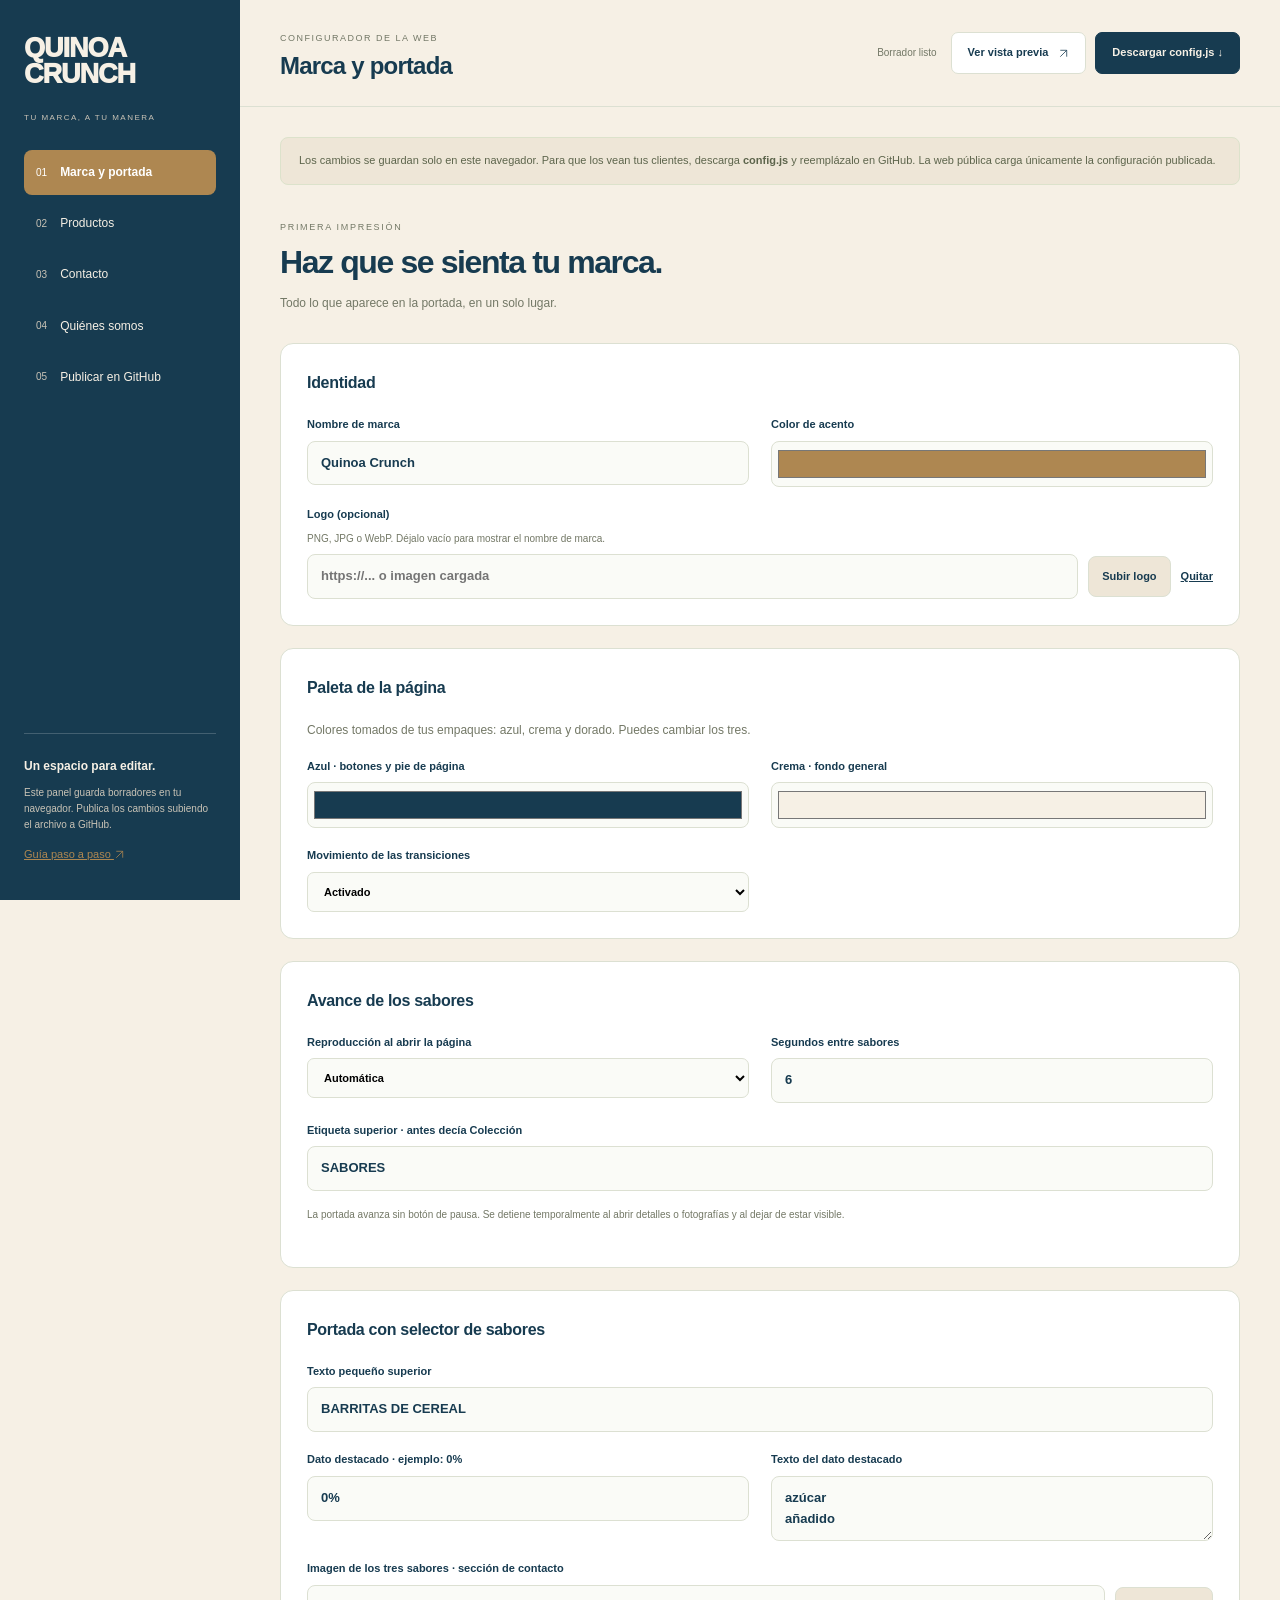
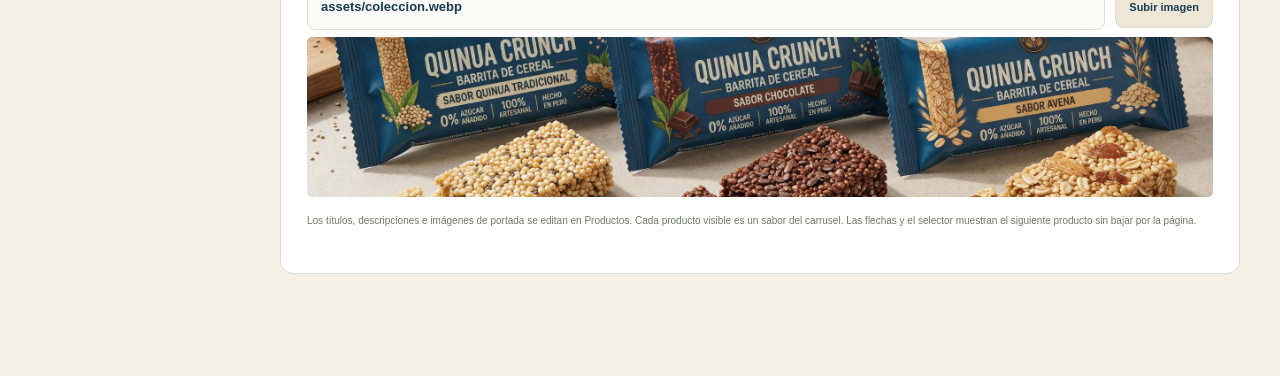
==== admin.html @ a34aba6e "source repo import" ====
<!doctype html>
<html lang="es"><head><meta charset="utf-8"><meta name="viewport" content="width=device-width, initial-scale=1"><meta name="robots" content="noindex,nofollow"><title>Configurador — Quinoa Crunch</title><link rel="icon" href="assets/favicon.svg"><link rel="stylesheet" href="admin.css"><script src="config.js"></script><script defer src="shared.js"></script><script defer src="zip.js"></script><script defer src="admin.js"></script></head><body>
<aside class="sidebar"><a class="editor-brand" href="index.html">QUINOA<br>CRUNCH</a><span class="sidebar-label">TU MARCA, A TU MANERA</span><nav aria-label="Secciones del configurador"><button data-tab="brand" class="active">01 <span>Marca y portada</span></button><button data-tab="products">02 <span>Productos</span></button><button data-tab="contact">03 <span>Contacto</span></button><button data-tab="about">04 <span>Quiénes somos</span></button><button data-tab="publish">05 <span>Publicar en GitHub</span></button></nav><div class="sidebar-note"><strong>Un espacio para editar.</strong><p>Este panel guarda borradores en tu navegador. Publica los cambios subiendo el archivo a GitHub.</p><a href="GUIA_GITHUB.html" target="_blank" rel="noopener">Guía paso a paso ↗</a></div></aside>
<main class="editor-main"><header class="editor-header"><div><span class="eyebrow">CONFIGURADOR DE LA WEB</span><h1 id="page-title">Marca y portada</h1></div><div class="header-actions"><span id="save-state" role="status">Borrador listo</span><button class="btn secondary" id="preview">Ver vista previa ↗</button><button class="btn primary" id="export-top">Descargar config.js ↓</button></div></header>
<div class="editor-content"><p class="editor-notice">Los cambios se guardan solo en este navegador. Para que los vean tus clientes, descarga <strong>config.js</strong> y reemplázalo en GitHub. La web pública carga únicamente la configuración publicada.</p>
<section data-panel="brand"><div class="panel-heading"><p>PRIMERA IMPRESIÓN</p><h2>Haz que se sienta tu marca.</h2><span>Todo lo que aparece en la portada, en un solo lugar.</span></div><div class="form-card"><h3>Identidad</h3><div class="field-grid"><label>Nombre de marca<input data-config="brand" maxlength="80"></label><label>Color de acento<input data-config="accent" type="color"></label><label class="wide">Logo (opcional) <small>PNG, JPG o WebP. Déjalo vacío para mostrar el nombre de marca.</small><div class="image-field"><input data-config="logo" placeholder="https://... o imagen cargada"><label class="file-button">Subir logo<input type="file" accept="image/png,image/jpeg,image/webp" data-upload="logo" hidden></label><button class="text-btn" id="remove-logo">Quitar</button></div><img id="logo-preview" class="logo-preview" alt="Vista previa del logo" hidden></label></div></div><div class="form-card"><h3>Paleta de la página</h3><p>Colores tomados de tus empaques: azul, crema y dorado. Puedes cambiar los tres.</p><div class="field-grid"><label>Azul · botones y pie de página<input data-config="navy" type="color"></label><label>Crema · fondo general<input data-config="paper" type="color"></label><label>Movimiento de las transiciones<select data-config="motion"><option value="on">Activado</option><option value="off">Desactivado</option></select></label></div></div><div class="form-card"><h3>Avance de los sabores</h3><div class="field-grid"><label>Reproducción al abrir la página<select data-config="autoplay"><option value="on">Automática</option><option value="off">Manual</option></select></label><label>Segundos entre sabores<input data-config="autoplaySeconds" type="number" min="3" max="30" step="1"></label><label class="wide">Etiqueta superior · antes decía Colección<input data-config="collectionLabel" maxlength="30"></label></div><p class="field-hint">La portada avanza sin botón de pausa. Se detiene temporalmente al abrir detalles o fotografías y al dejar de estar visible.</p></div><div class="form-card"><h3>Portada con selector de sabores</h3><div class="field-grid"><label class="wide">Texto pequeño superior<input data-config="kicker"></label><label>Dato destacado · ejemplo: 0%<input data-config="claimMain" maxlength="12"></label><label>Texto del dato destacado<textarea data-config="claimLabel" rows="2"></textarea></label><label class="wide">Imagen de los tres sabores · sección de contacto<div class="image-field"><input data-config="collectionImage" placeholder="assets/coleccion.webp o https://..."><label class="file-button">Subir imagen<input type="file" accept="image/png,image/jpeg,image/webp" data-upload="collectionImage" hidden></label></div><img id="collection-preview" class="collection-preview" alt="Imagen de la colección"></label></div><p class="field-hint">Los títulos, descripciones e imágenes de portada se editan en Productos. Cada producto visible es un sabor del carrusel. Las flechas y el selector muestran el siguiente producto sin bajar por la página.</p></div></section>
<section data-panel="products" hidden><div class="panel-heading"><p>LOS PROTAGONISTAS</p><h2>Un sabor. Una vista de portada.</h2><span>Agrega, oculta, ordena o cambia los sabores del selector principal.</span></div><div id="product-list"></div><button class="btn primary" id="add-product">+ Agregar producto</button></section>
<section data-panel="contact" hidden><div class="panel-heading"><p>DEL ANTOJO A LA CONVERSACIÓN</p><h2>Tu WhatsApp, a un clic.</h2><span>El mismo número se usa en todos los botones de pedido.</span></div><div class="form-card"><h3>WhatsApp</h3><div class="field-grid"><label class="wide">Número con código de país<input data-config="whatsapp" type="tel" placeholder="Ejemplo: 51987654321"><small>En Perú: 51 + tus 9 dígitos. Sin espacios. Si está vacío, la web indica que el contacto estará disponible pronto.</small></label><label class="wide">Mensaje inicial general<textarea data-config="whatsappMessage" rows="3"></textarea><small>Los botones de cada barra agregan automáticamente el nombre de ese producto.</small></label></div><button class="btn secondary" id="test-whatsapp">Probar enlace de WhatsApp ↗</button></div><div class="form-card"><h3>Sección de contacto</h3><div class="field-grid"><label class="wide">Título (Enter para una nueva línea)<textarea data-config="contactTitle" rows="2"></textarea></label><label class="wide">Descripción<textarea data-config="contactDescription" rows="3"></textarea></label><label>Texto del botón<input data-config="contactButton"></label><label>Frase bajo el botón<input data-config="contactMicro"></label></div></div></section>
<section data-panel="about" hidden><div class="panel-heading"><p>LA HISTORIA DETRÁS DEL CRUNCH</p><h2>Cuéntales quiénes son.</h2><span>Esta información aparece al final de la página.</span></div><div class="form-card"><div class="field-grid"><label class="wide">Título<textarea data-config="aboutTitle" rows="2"></textarea></label><label class="wide">Quiénes somos<textarea data-config="aboutDescription" rows="6"></textarea></label><label class="wide">Frase de marca<input data-config="footerTagline"></label><label>Ciudad o ubicación<input data-config="location"></label><label>Nota al pie<input data-config="demoNote"></label></div><p class="field-hint">Puedes cambiar la historia y los textos cuando lo necesites.</p></div></section>
<section data-panel="publish" hidden><div class="panel-heading"><p>LISTA PARA SALIR AL MUNDO</p><h2>Tu web. Tu enlace.</h2><span>No necesitas instalar Node, React ni una base de datos.</span></div><div class="form-card"><h3>Actualizar tu web actual</h3><ol class="steps"><li>Revisa tus cambios con <strong>Ver vista previa</strong>.</li><li>Descarga <strong>config.js</strong> con el botón de abajo.</li><li>En tu repositorio de GitHub, entra en <strong>Add file → Upload files</strong> y arrastra el nuevo <strong>config.js</strong> a la raíz.</li><li>Pulsa <strong>Commit changes</strong>. Tu alojamiento conectado a GitHub actualizará la web.</li></ol><button class="btn primary" id="download-config">Descargar config.js ↓</button><p class="field-hint">Las imágenes que subes aquí quedan incluidas en config.js. No tienes que subirlas por separado.</p></div><div class="form-card"><h3>Publicar por primera vez</h3><p>Descarga toda la página con tus cambios y sigue la guía incluida. El ZIP contiene todos los archivos que debes subir.</p><div class="publish-actions"><button class="btn primary" id="download-site">Descargar web completa (.zip) ↓</button><a class="btn secondary" href="GUIA_GITHUB.html" target="_blank" rel="noopener">Abrir guía paso a paso ↗</a></div></div><div class="form-card"><h3>Respaldo y recuperación</h3><p>Conserva una copia editable y retómala en otro navegador.</p><div class="publish-actions"><button class="btn secondary" id="backup">Descargar respaldo JSON</button><label class="btn secondary">Importar config.js o JSON<input type="file" accept=".json,.js" id="import-file" hidden></label></div><button class="text-btn danger" id="reset">Descartar borrador y cargar la versión publicada</button><p class="field-hint">El panel no incluye contraseñas porque no modifica el servidor. Solo el acceso a tu repositorio permite publicar cambios. No guardes contraseñas ni datos privados en esta configuración.</p></div></section>
</div></main><div class="toast" id="editor-toast" role="status" aria-live="polite"></div><dialog id="confirm-dialog"><h2>Descartar borrador</h2><p>Se cargarán los datos de config.js. Los cambios que todavía no hayas exportado se perderán.</p><div class="publish-actions"><button class="btn secondary" id="cancel-reset">Cancelar</button><button class="btn primary" id="confirm-reset">Descartar y recargar</button></div></dialog>
</body></html>
---- admin.css ----
:root{--paper:#f6f0e5;--dark:#173b50;--accent:#ae8751;--muted:#737866;--line:#dce0d2}*{box-sizing:border-box}body{margin:0;font-family:Arial,Helvetica,sans-serif;background:var(--paper);color:var(--dark);font-size:14px;line-height:1.6}a{color:inherit;text-decoration:none}button,input,textarea,select{font:inherit}button{cursor:pointer;color:inherit}button:focus-visible,a:focus-visible,input:focus-visible,textarea:focus-visible,summary:focus-visible{outline:3px solid #7552bd;outline-offset:3px}input,textarea{width:100%;border:1px solid var(--line);background:#fafbf7;border-radius:8px;padding:11px 13px;color:var(--dark);font-size:13px}input[type=color]{height:46px;padding:4px;width:100%}input[type=checkbox]{width:17px;height:17px;accent-color:var(--dark)}textarea{resize:vertical}h1,h2,h3,p{margin:0}[hidden]{display:none!important}.sidebar{position:fixed;top:0;bottom:0;left:0;width:240px;padding:36px 24px;background:var(--dark);color:var(--paper);display:flex;flex-direction:column}.editor-brand{font-size:27px;line-height:.95;letter-spacing:-1px;font-weight:950;padding-left:48px;position:relative}.editor-brand>span{position:absolute;left:0;top:0;color:var(--accent);font-size:42px}.sidebar-label{font-size:8px;letter-spacing:1.5px;color:#c9c3b6;margin:25px 0}.sidebar nav{display:flex;flex-direction:column;gap:6px}.sidebar nav button{padding:13px 12px;display:flex;gap:13px;align-items:center;border:0;background:transparent;border-radius:8px;color:#c9c3b6;font-size:10px;text-align:left}.sidebar nav button>span{font-size:12px;color:var(--paper)}.sidebar nav button.active{background:var(--accent);color:var(--dark)}.sidebar nav button.active>span{color:var(--dark);font-weight:700}.sidebar-note{margin-top:auto;border-top:1px solid #ffffff30;padding-top:23px;font-size:11px}.sidebar-note strong{font-size:12px}.sidebar-note p{color:#c9c3b6;margin:9px 0 13px;font-size:10px}.sidebar-note a{text-decoration:underline;color:var(--accent);font-size:11px}.editor-main{margin-left:240px}.editor-header{position:sticky;top:0;background:#f6f0e5f5;backdrop-filter:blur(10px);padding:25px 40px;display:flex;justify-content:space-between;align-items:center;gap:20px;border-bottom:1px solid var(--line);z-index:4}.eyebrow{font-size:9px;letter-spacing:1.5px;color:var(--muted)}h1{font-size:24px;line-height:1.2;letter-spacing:-.8px;margin-top:5px}.header-actions{display:flex;gap:9px;align-items:center;flex-wrap:wrap}.header-actions>span{font-size:10px;margin-right:5px;color:var(--muted)}.btn{display:inline-flex;justify-content:center;gap:10px;align-items:center;border-radius:7px;font-size:11px;font-weight:700;padding:11px 16px;border:1px solid var(--line);cursor:pointer;min-height:40px;text-align:center}.btn.primary{background:var(--dark);color:var(--paper);border-color:var(--dark)}.btn.primary:hover{background:#3f512d}.btn.secondary{background:white}.btn.secondary:hover{background:#edf1e5}.btn:disabled{opacity:.5;cursor:wait}.editor-content{padding:30px 40px 80px;max-width:1100px;margin:0 auto}.editor-notice{font-size:11px;background:#eee6d7;border:1px solid #dce2cb;padding:14px 18px;border-radius:8px;color:#5d654c;margin-bottom:35px}.panel-heading{margin:22px 0 30px}.panel-heading>p{font-size:9px;color:var(--muted);letter-spacing:1.7px}.panel-heading h2{font-size:32px;line-height:1.15;letter-spacing:-1.4px;margin:10px 0}.panel-heading>span{font-size:12px;color:var(--muted)}.form-card{background:white;border:1px solid var(--line);padding:26px;border-radius:13px;margin-bottom:22px}.form-card h3{font-size:16px;margin-bottom:20px;letter-spacing:-.3px}.form-card>p{font-size:12px;color:var(--muted);margin:12px 0 18px}.field-grid{display:grid;grid-template-columns:1fr 1fr;gap:19px 22px}.field-grid label{display:flex;flex-direction:column;gap:7px;font-size:11px;font-weight:700}.field-grid .wide{grid-column:1/-1}small,.field-hint{font-size:10px!important;font-weight:400;color:var(--muted);line-height:1.7}.field-hint{margin-top:15px!important}.image-field{display:flex;gap:10px;align-items:center}.image-field>input{min-width:0;flex:1}.file-button{display:inline-flex!important;align-items:center;justify-content:center;white-space:nowrap;border:1px solid var(--line);padding:11px 13px;border-radius:8px;background:#eee6d7;cursor:pointer;font-size:11px!important}.text-btn{background:none;border:0;padding:6px 0;text-decoration:underline;font-size:11px;white-space:nowrap}.danger{color:#a54337;margin-top:20px}.logo-preview{height:64px;max-width:200px;object-fit:contain;margin-top:8px}.product-card{padding:0;overflow:hidden}.product-card summary{list-style:none;display:flex;align-items:center;gap:15px;padding:19px 24px;cursor:pointer}.product-card summary::-webkit-details-marker{display:none}.product-card summary>img{width:90px;height:50px;object-fit:contain;background:var(--product-color);border-radius:7px}.product-card summary strong{font-size:15px;display:block}.product-card summary small{display:block;margin-top:2px}.product-card summary .expand{margin-left:auto;font-size:25px;font-weight:400}.product-card[open] summary{border-bottom:1px solid var(--line)}.product-card .product-fields{padding:24px}.product-toolbar{display:flex;align-items:center;gap:14px;flex-wrap:wrap;margin-bottom:24px;border-bottom:1px solid var(--line);padding-bottom:20px}.product-toolbar label{display:flex;gap:9px;align-items:center;font-size:11px}.product-toolbar button{background:#f2f4ec;border:1px solid var(--line);border-radius:5px;padding:6px 9px;font-size:10px}.product-toolbar button[data-action=delete]{margin-left:auto;color:#a54337}.product-img-preview{width:100%;height:190px;object-fit:contain;background:var(--product-color);border-radius:10px}.upload-progress{font-size:10px;color:var(--muted)}.steps{font-size:13px;padding-left:22px}.steps li{padding:7px 0}.publish-actions{display:flex;gap:11px;flex-wrap:wrap;margin-top:18px}.toast{position:fixed;right:25px;bottom:25px;padding:14px 22px;background:var(--dark);color:var(--paper);border-radius:9px;font-size:12px;z-index:20;opacity:0;transform:translateY(10px);transition:.2s;pointer-events:none;max-width:450px}.toast.visible{opacity:1;transform:translateY(0)}dialog{border:0;border-radius:15px;background:var(--paper);padding:32px;max-width:450px;width:calc(100% - 30px)}dialog h2{font-size:22px;margin-bottom:16px}dialog p{font-size:13px}dialog::backdrop{background:#1f2b18aa;backdrop-filter:blur(4px)}
@media(max-width:1150px){.sidebar{width:205px;padding:30px 20px}.editor-main{margin-left:205px}.editor-header{padding:22px 25px}.editor-content{padding:25px}.header-actions>span{display:none}.header-actions{gap:7px}.header-actions .btn{font-size:10px;padding:10px}.editor-header h1{font-size:22px}}
@media(max-width:760px){.sidebar{position:relative;width:100%;padding:22px 6% 14px;display:block}.editor-brand{display:block;font-size:21px;padding-left:39px}.editor-brand>span{font-size:34px}.sidebar-label,.sidebar-note{display:none}.sidebar nav{margin-top:19px;flex-direction:row;overflow:auto;padding-bottom:4px;gap:5px}.sidebar nav button{flex-shrink:0;gap:7px;padding:9px 11px;font-size:9px}.sidebar nav button>span{font-size:10px}.editor-main{margin-left:0}.editor-header{padding:20px 6%;position:relative;display:block}.editor-header h1{font-size:25px}.header-actions{margin-top:15px}.header-actions .btn{font-size:10px;padding:10px 12px}.editor-content{padding:24px 6% 60px}.editor-notice{font-size:10px;padding:12px;margin-bottom:28px}.panel-heading h2{font-size:28px}.panel-heading>span{font-size:11px}.form-card{padding:20px}.field-grid{grid-template-columns:1fr;gap:18px}.image-field{flex-wrap:wrap}.image-field>input{flex-basis:100%}.product-card{padding:0}.product-card summary{padding:15px;gap:10px}.product-card summary>img{width:65px;height:44px}.product-card summary strong{font-size:13px}.product-card .product-fields{padding:18px}.product-toolbar{gap:8px}.product-toolbar button[data-action=delete]{margin-left:0}.product-img-preview{height:150px}.toast{right:6%;bottom:20px;max-width:88%}}
.inline-arrow{display:inline-block;width:1em;height:1em;vertical-align:-.13em;flex-shrink:0}

.editor-brand{padding-left:0}.collection-preview{height:160px;max-width:100%;object-fit:cover;border-radius:5px}.field-grid select{padding:12px;background:#fafbf7;border:1px solid var(--line);border-radius:7px;font:inherit}.product-img-preview{background:var(--product-color)}.sidebar nav button.active{color:#fff}.sidebar nav button.active>span{color:#fff}
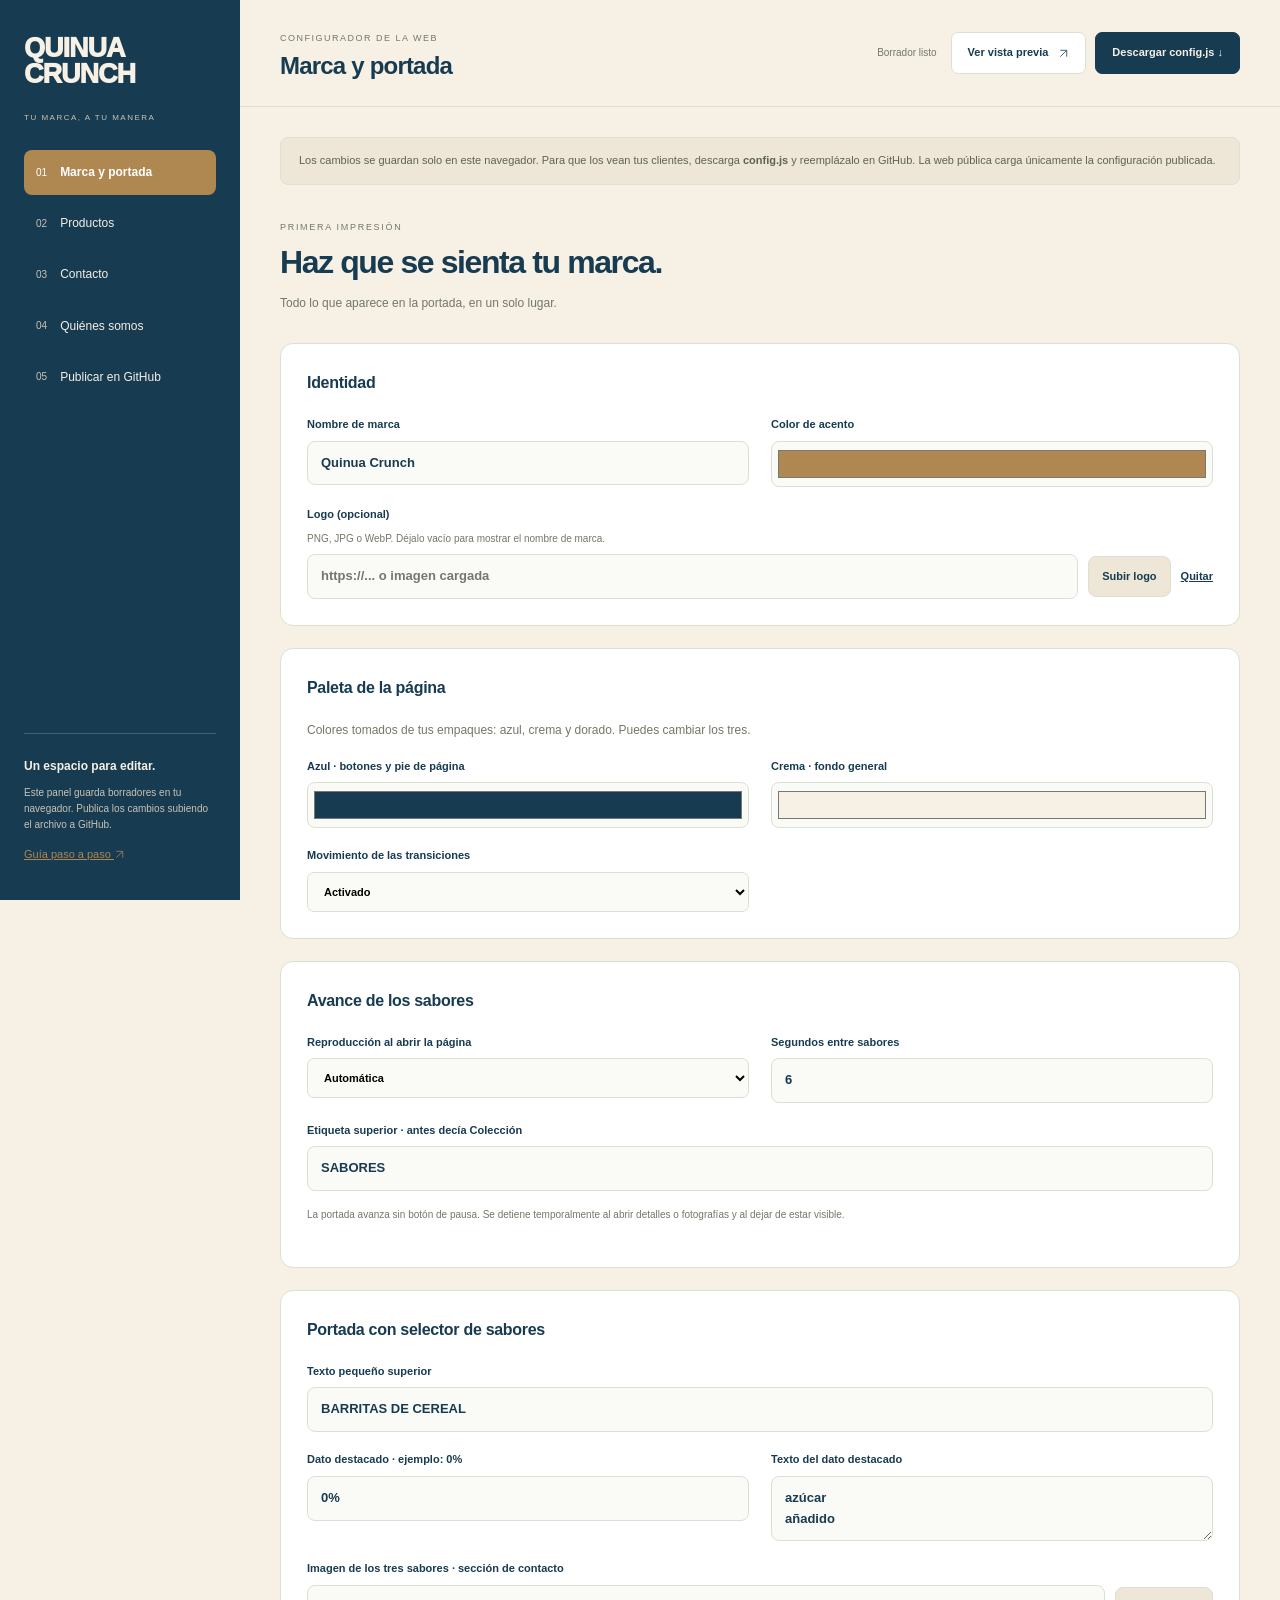
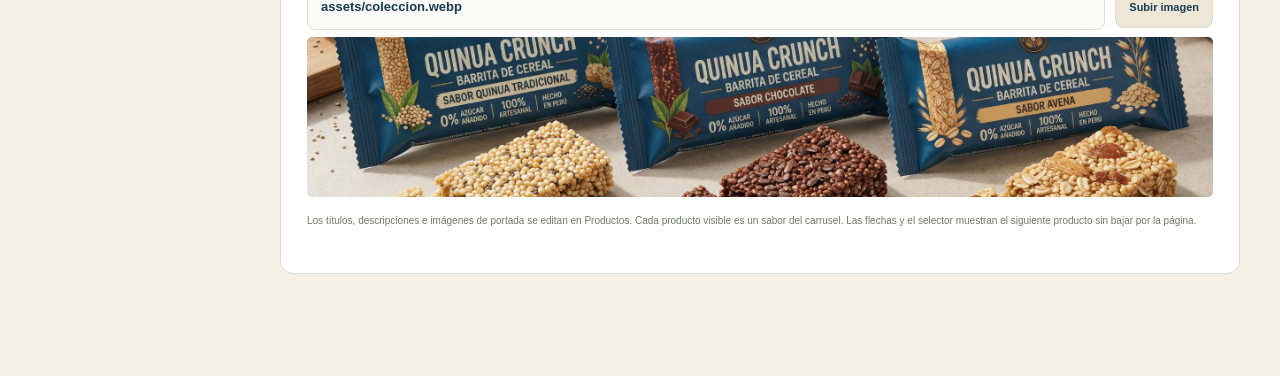
==== commit 2c8595e6: "Add files via upload" ====
--- a/admin.html
+++ b/admin.html
@@ -1,6 +1,6 @@
 <!doctype html>
-<html lang="es"><head><meta charset="utf-8"><meta name="viewport" content="width=device-width, initial-scale=1"><meta name="robots" content="noindex,nofollow"><title>Configurador — Quinoa Crunch</title><link rel="icon" href="assets/favicon.svg"><link rel="stylesheet" href="admin.css"><script src="config.js"></script><script defer src="shared.js"></script><script defer src="zip.js"></script><script defer src="admin.js"></script></head><body>
-<aside class="sidebar"><a class="editor-brand" href="index.html">QUINOA<br>CRUNCH</a><span class="sidebar-label">TU MARCA, A TU MANERA</span><nav aria-label="Secciones del configurador"><button data-tab="brand" class="active">01 <span>Marca y portada</span></button><button data-tab="products">02 <span>Productos</span></button><button data-tab="contact">03 <span>Contacto</span></button><button data-tab="about">04 <span>Quiénes somos</span></button><button data-tab="publish">05 <span>Publicar en GitHub</span></button></nav><div class="sidebar-note"><strong>Un espacio para editar.</strong><p>Este panel guarda borradores en tu navegador. Publica los cambios subiendo el archivo a GitHub.</p><a href="GUIA_GITHUB.html" target="_blank" rel="noopener">Guía paso a paso ↗</a></div></aside>
+<html lang="es"><head><meta charset="utf-8"><meta name="viewport" content="width=device-width, initial-scale=1"><meta name="robots" content="noindex,nofollow"><title>Configurador — Quinua Crunch</title><link rel="icon" href="assets/favicon.svg"><link rel="stylesheet" href="admin.css"><script src="config.js"></script><script defer src="shared.js?v=5"></script><script defer src="zip.js"></script><script defer src="admin.js?v=5"></script></head><body>
+<aside class="sidebar"><a class="editor-brand" href="index.html">QUINUA<br>CRUNCH</a><span class="sidebar-label">TU MARCA, A TU MANERA</span><nav aria-label="Secciones del configurador"><button data-tab="brand" class="active">01 <span>Marca y portada</span></button><button data-tab="products">02 <span>Productos</span></button><button data-tab="contact">03 <span>Contacto</span></button><button data-tab="about">04 <span>Quiénes somos</span></button><button data-tab="publish">05 <span>Publicar en GitHub</span></button></nav><div class="sidebar-note"><strong>Un espacio para editar.</strong><p>Este panel guarda borradores en tu navegador. Publica los cambios subiendo el archivo a GitHub.</p><a href="GUIA_GITHUB.html" target="_blank" rel="noopener">Guía paso a paso ↗</a></div></aside>
 <main class="editor-main"><header class="editor-header"><div><span class="eyebrow">CONFIGURADOR DE LA WEB</span><h1 id="page-title">Marca y portada</h1></div><div class="header-actions"><span id="save-state" role="status">Borrador listo</span><button class="btn secondary" id="preview">Ver vista previa ↗</button><button class="btn primary" id="export-top">Descargar config.js ↓</button></div></header>
 <div class="editor-content"><p class="editor-notice">Los cambios se guardan solo en este navegador. Para que los vean tus clientes, descarga <strong>config.js</strong> y reemplázalo en GitHub. La web pública carga únicamente la configuración publicada.</p>
 <section data-panel="brand"><div class="panel-heading"><p>PRIMERA IMPRESIÓN</p><h2>Haz que se sienta tu marca.</h2><span>Todo lo que aparece en la portada, en un solo lugar.</span></div><div class="form-card"><h3>Identidad</h3><div class="field-grid"><label>Nombre de marca<input data-config="brand" maxlength="80"></label><label>Color de acento<input data-config="accent" type="color"></label><label class="wide">Logo (opcional) <small>PNG, JPG o WebP. Déjalo vacío para mostrar el nombre de marca.</small><div class="image-field"><input data-config="logo" placeholder="https://... o imagen cargada"><label class="file-button">Subir logo<input type="file" accept="image/png,image/jpeg,image/webp" data-upload="logo" hidden></label><button class="text-btn" id="remove-logo">Quitar</button></div><img id="logo-preview" class="logo-preview" alt="Vista previa del logo" hidden></label></div></div><div class="form-card"><h3>Paleta de la página</h3><p>Colores tomados de tus empaques: azul, crema y dorado. Puedes cambiar los tres.</p><div class="field-grid"><label>Azul · botones y pie de página<input data-config="navy" type="color"></label><label>Crema · fondo general<input data-config="paper" type="color"></label><label>Movimiento de las transiciones<select data-config="motion"><option value="on">Activado</option><option value="off">Desactivado</option></select></label></div></div><div class="form-card"><h3>Avance de los sabores</h3><div class="field-grid"><label>Reproducción al abrir la página<select data-config="autoplay"><option value="on">Automática</option><option value="off">Manual</option></select></label><label>Segundos entre sabores<input data-config="autoplaySeconds" type="number" min="3" max="30" step="1"></label><label class="wide">Etiqueta superior · antes decía Colección<input data-config="collectionLabel" maxlength="30"></label></div><p class="field-hint">La portada avanza sin botón de pausa. Se detiene temporalmente al abrir detalles o fotografías y al dejar de estar visible.</p></div><div class="form-card"><h3>Portada con selector de sabores</h3><div class="field-grid"><label class="wide">Texto pequeño superior<input data-config="kicker"></label><label>Dato destacado · ejemplo: 0%<input data-config="claimMain" maxlength="12"></label><label>Texto del dato destacado<textarea data-config="claimLabel" rows="2"></textarea></label><label class="wide">Imagen de los tres sabores · sección de contacto<div class="image-field"><input data-config="collectionImage" placeholder="assets/coleccion.webp o https://..."><label class="file-button">Subir imagen<input type="file" accept="image/png,image/jpeg,image/webp" data-upload="collectionImage" hidden></label></div><img id="collection-preview" class="collection-preview" alt="Imagen de la colección"></label></div><p class="field-hint">Los títulos, descripciones e imágenes de portada se editan en Productos. Cada producto visible es un sabor del carrusel. Las flechas y el selector muestran el siguiente producto sin bajar por la página.</p></div></section>
